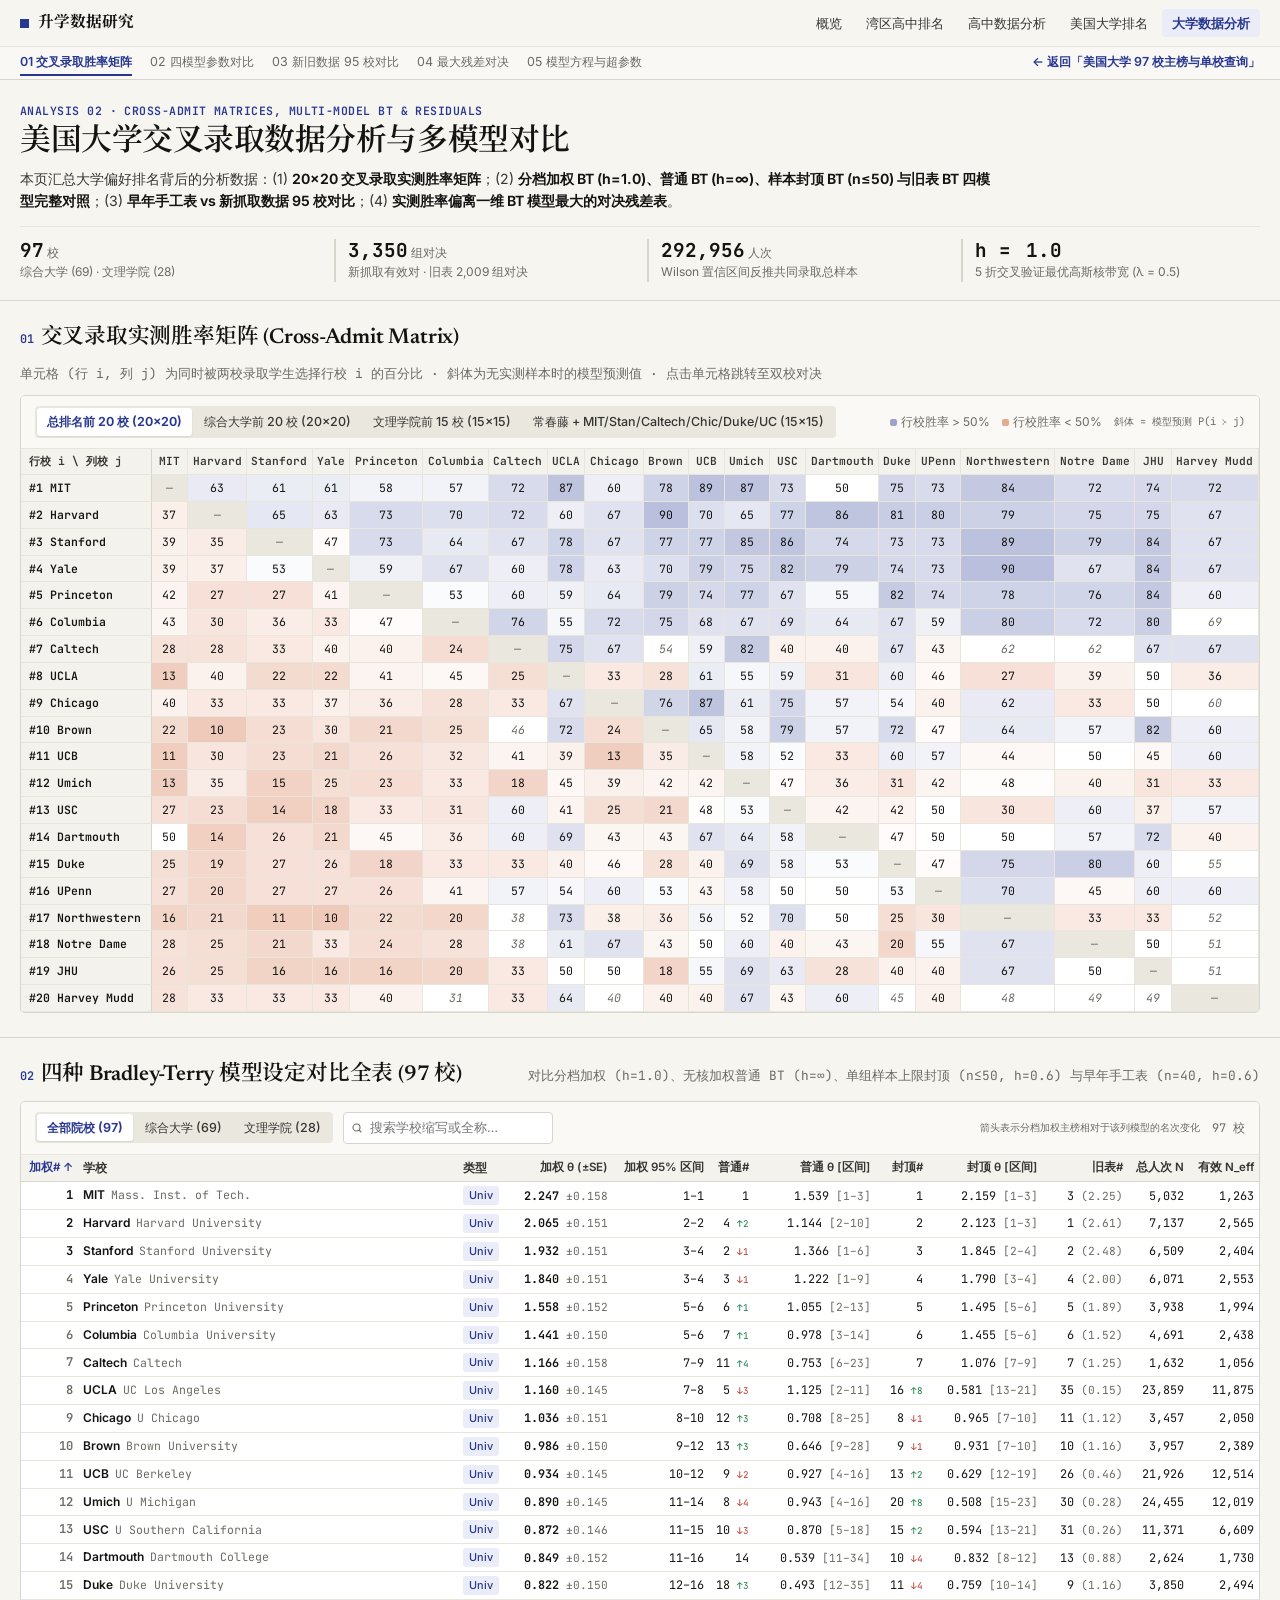
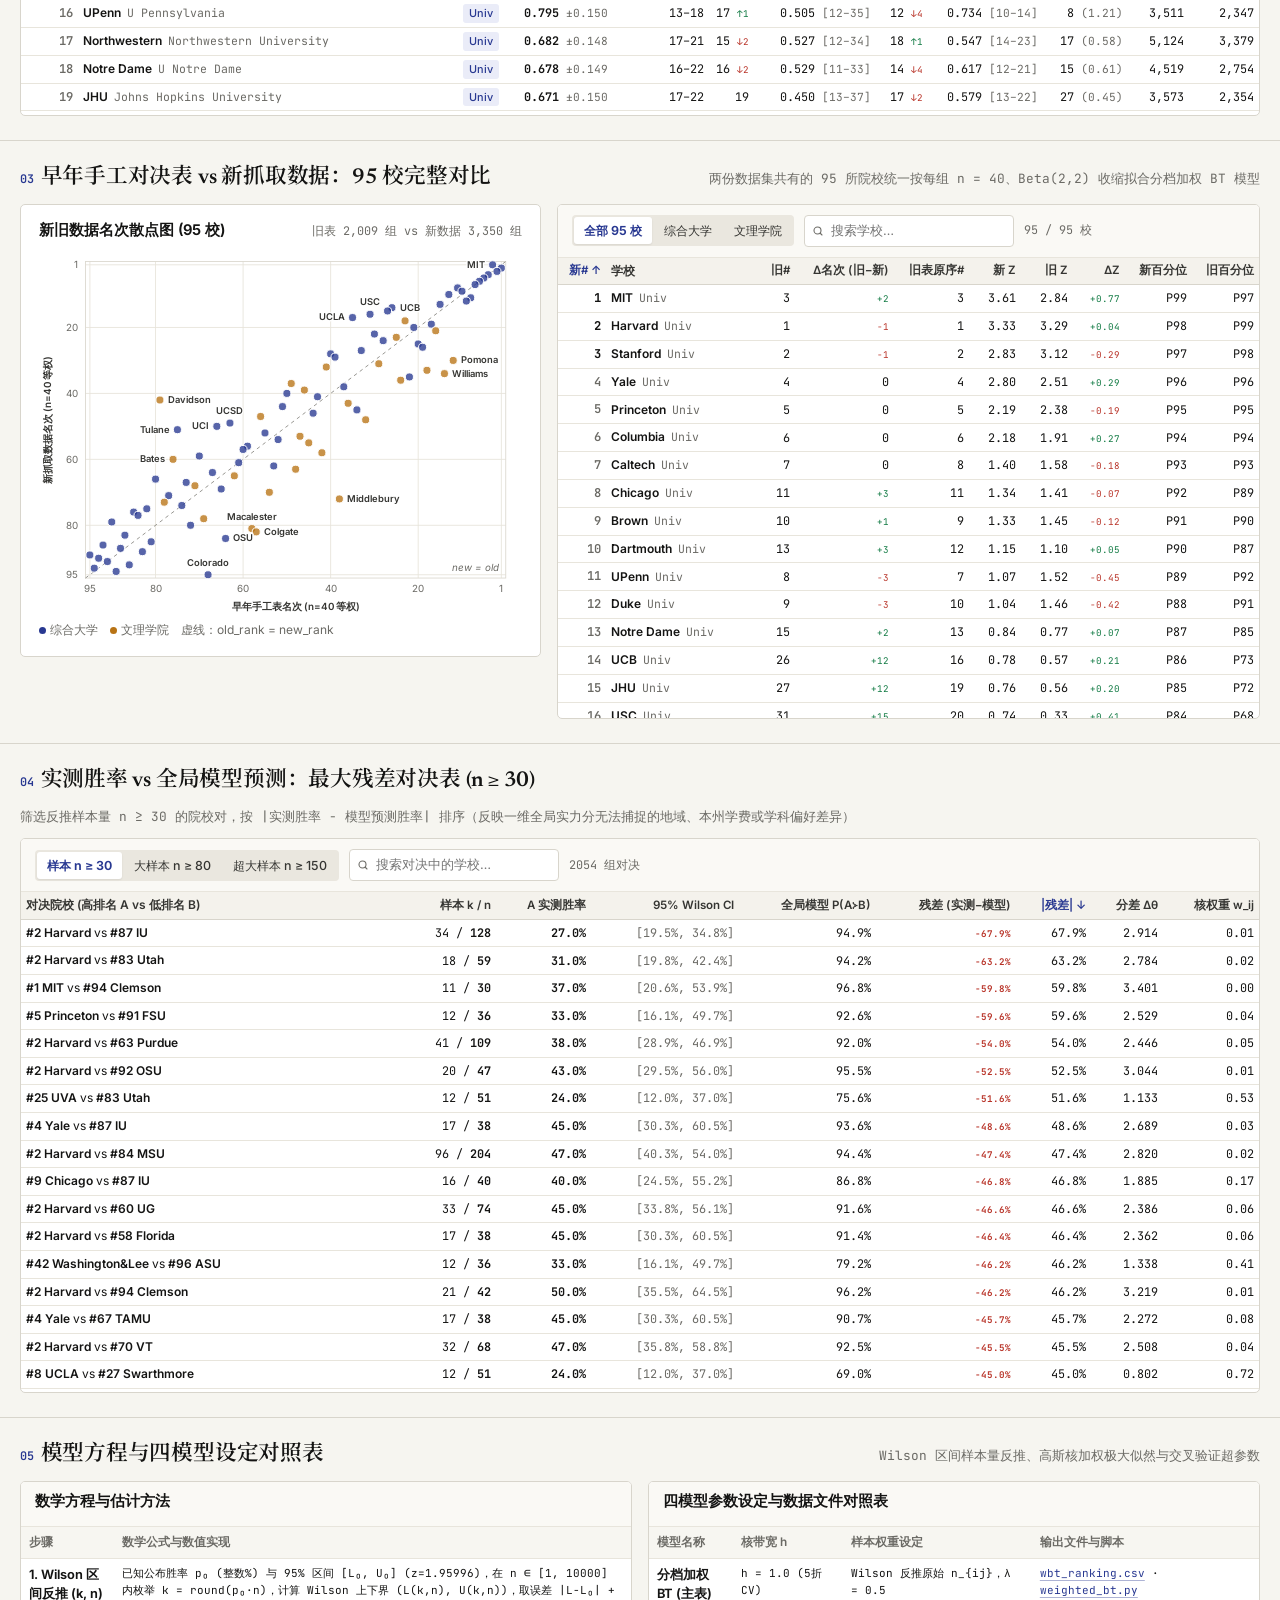
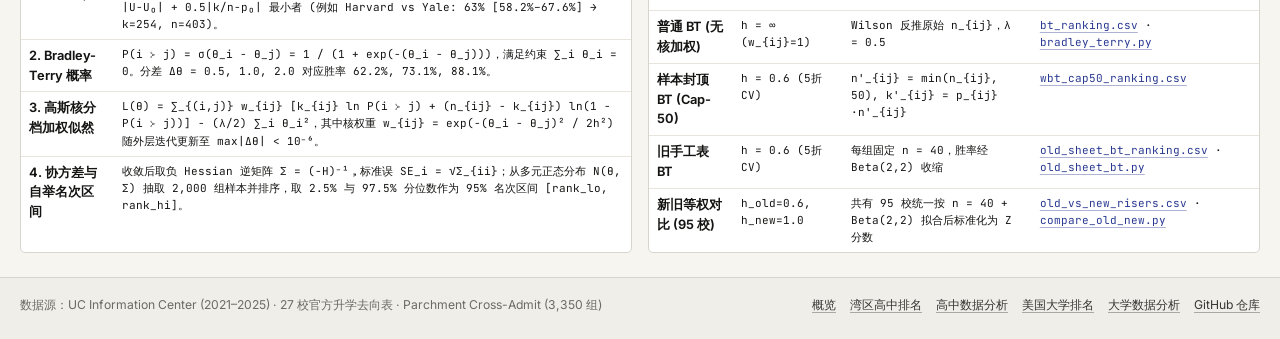
==== docs/college-analysis.html @ 0fedf7f4 "Split high school and college pages into clean ranking showcases and dedicated analysis pages with e" ====
<!doctype html>
<html lang="zh-CN">
<head>
<meta charset="utf-8">
<meta name="viewport" content="width=device-width, initial-scale=1">
<title>美国大学交叉录取数据分析 · 升学数据研究</title>
<meta name="description" content="美国大学 20×20 交叉录取胜率矩阵、四模型 Bradley-Terry 参数对比、新旧数据 95 校对比与最大残差对决分析。">
<link rel="icon" href="data:image/svg+xml,%3Csvg xmlns='http://www.w3.org/2000/svg' viewBox='0 0 64 64'%3E%3Crect width='64' height='64' rx='8' fill='%23283891'/%3E%3Cpath d='M16 46h8V30h-8zM28 46h8V18h-8zM40 46h8V25h-8z' fill='%23fff'/%3E%3C/svg%3E">
<link rel="preconnect" href="https://fonts.googleapis.com"><link rel="preconnect" href="https://fonts.gstatic.com" crossorigin>
<link href="https://fonts.googleapis.com/css2?family=Inter:wght@400;500;600;700&family=JetBrains+Mono:wght@400;600;700&family=Newsreader:opsz,wght@6..72,600;6..72,700&family=Noto+Serif+SC:wght@600;700&display=swap" rel="stylesheet">
<link rel="stylesheet" href="assets/style.css">
</head>
<body class="col">
<header class="topbar">
  <div class="inner">
    <a class="brand" href="./">升学数据研究</a>
    <nav class="topnav">
      <a href="./">概览</a>
      <a href="highschool.html">湾区高中排名</a>
      <a href="highschool-analysis.html">高中数据分析</a>
      <a href="college.html">美国大学排名</a>
      <a class="active" href="college-analysis.html">大学数据分析</a>
    </nav>
  </div>
  <div class="subnav-wrap"><nav class="subnav">
    <a href="#matrix" class="on">01 交叉录取胜率矩阵</a>
    <a href="#models">02 四模型参数对比</a>
    <a href="#oldnew">03 新旧数据 95 校对比</a>
    <a href="#residuals">04 最大残差对决</a>
    <a href="#spec">05 模型方程与超参数</a>
    <a href="college.html" style="margin-left:auto;color:var(--accent);font-weight:600">← 返回「美国大学 97 校主榜与单校查询」</a>
  </nav></div>
</header>

<section class="masthead">
  <div class="wrap">
    <div class="eyebrow">ANALYSIS 02 · CROSS-ADMIT MATRICES, MULTI-MODEL BT &amp; RESIDUALS</div>
    <h1>美国大学交叉录取数据分析与多模型对比</h1>
    <p class="lead">本页汇总大学偏好排名背后的分析数据：(1) <b>20×20 交叉录取实测胜率矩阵</b>；(2) <b>分档加权 BT (h=1.0)、普通 BT (h=∞)、样本封顶 BT (n≤50) 与旧表 BT 四模型完整对照</b>；(3) <b>早年手工表 vs 新抓取数据 95 校对比</b>；(4) <b>实测胜率偏离一维 BT 模型最大的对决残差表</b>。</p>
    <div class="kpis">
      <div class="kpi"><div class="n" id="s-n">97<span>校</span></div><div class="l">综合大学 (69) · 文理学院 (28)</div></div>
      <div class="kpi"><div class="n" id="s-p">3,350<span>组对决</span></div><div class="l">新抓取有效对 · 旧表 2,009 组对决</div></div>
      <div class="kpi"><div class="n" id="s-s">292,956<span>人次</span></div><div class="l">Wilson 置信区间反推共同录取总样本</div></div>
      <div class="kpi"><div class="n">h = <span id="bw" style="font-size:inherit;color:inherit;font-weight:inherit">1.0</span></div><div class="l">5 折交叉验证最优高斯核带宽 (λ = 0.5)</div></div>
    </div>
  </div>
</section>

<!-- ============================================================ 01 cross-admit matrix -->
<section class="sec" id="matrix">
  <div class="wrap">
    <div class="sec-head">
      <h2><span class="sec-label">01</span>交叉录取实测胜率矩阵 (Cross-Admit Matrix)</h2>
      <p class="sub">单元格 (行 i, 列 j) 为同时被两校录取学生选择行校 i 的百分比 · 斜体为无实测样本时的模型预测值 · 点击单元格跳转至双校对决</p>
    </div>
    <div class="panel flush">
      <div class="toolbar">
        <div class="seg" id="mtabs">
          <button data-m="top20" class="on">总排名前 20 校 (20×20)</button>
          <button data-m="uni20">综合大学前 20 校 (20×20)</button>
          <button data-m="lac15">文理学院前 15 校 (15×15)</button>
          <button data-m="ivyuc">常春藤 + MIT/Stan/Caltech/Chic/Duke/UC (15×15)</button>
        </div>
        <div class="legend">
          <span><i style="background:rgba(40,56,145,.45);border-radius:2px"></i>行校胜率 &gt; 50%</span>
          <span><i style="background:rgba(200,75,21,.45);border-radius:2px"></i>行校胜率 &lt; 50%</span>
          <span class="mono muted">斜体 = 模型预测 P(i ≻ j)</span>
        </div>
      </div>
      <div class="matrix-wrap" id="mat-box"></div>
    </div>
  </div>
</section>

<!-- ============================================================ 02 4-model comparison -->
<section class="sec" id="models">
  <div class="wrap">
    <div class="sec-head">
      <h2><span class="sec-label">02</span>四种 Bradley-Terry 模型设定对比全表 (97 校)</h2>
      <p class="sub">对比分档加权 (h=1.0)、无核加权普通 BT (h=∞)、单组样本上限封顶 (n≤50, h=0.6) 与早年手工表 (n=40, h=0.6)</p>
    </div>
    <div class="panel flush">
      <div class="toolbar">
        <div class="seg" id="ftabs">
          <button data-f="all" class="on">全部院校 (97)</button>
          <button data-f="University">综合大学 (69)</button>
          <button data-f="LAC">文理学院 (28)</button>
        </div>
        <div class="search"><input id="q" placeholder="搜索学校缩写或全称…" aria-label="搜索"></div>
        <div class="legend">
          <span class="mono">箭头表示分档加权主榜相对于该列模型的名次变化</span>
          <span class="count" id="count"></span>
        </div>
      </div>
      <div class="tablewrap" id="table" style="max-height:560px"></div>
    </div>
  </div>
</section>

<!-- ============================================================ 03 old vs new 95 schools -->
<section class="sec" id="oldnew">
  <div class="wrap">
    <div class="sec-head">
      <h2><span class="sec-label">03</span>早年手工对决表 vs 新抓取数据：95 校完整对比</h2>
      <p class="sub">两份数据集共有的 95 所院校统一按每组 n = 40、Beta(2,2) 收缩拟合分档加权 BT 模型</p>
    </div>
    <div class="grid g-32">
      <div class="panel chart">
        <div style="display:flex;justify-content:space-between;align-items:baseline;margin-bottom:4px">
          <h3>新旧数据名次散点图 (95 校)</h3>
          <span class="mono muted" style="font-size:.74rem">旧表 <span id="src-old">2,009</span> 组 vs 新数据 3,350 组</span>
        </div>
        <div id="scatter"></div>
        <div class="legend" style="margin-top:6px;justify-content:flex-start">
          <span><i style="background:var(--col)"></i>综合大学</span>
          <span><i style="background:#b87314"></i>文理学院</span>
          <span>虚线：old_rank = new_rank</span>
        </div>
      </div>

      <div class="panel flush">
        <div class="toolbar">
          <div class="seg" id="on-tabs">
            <button data-onf="all" class="on">全部 95 校</button>
            <button data-onf="University">综合大学</button>
            <button data-onf="LAC">文理学院</button>
          </div>
          <div class="search"><input id="onq" placeholder="搜索学校…" aria-label="搜索新旧对比"></div>
          <span class="count" id="on-count"></span>
        </div>
        <div class="tablewrap" id="on-table" style="max-height:460px"></div>
      </div>
    </div>
  </div>
</section>

<!-- ============================================================ 04 largest pairwise residuals -->
<section class="sec" id="residuals">
  <div class="wrap">
    <div class="sec-head">
      <h2><span class="sec-label">04</span>实测胜率 vs 全局模型预测：最大残差对决表 (n ≥ 30)</h2>
      <p class="sub">筛选反推样本量 n ≥ 30 的院校对，按 |实测胜率 − 模型预测胜率| 排序（反映一维全局实力分无法捕捉的地域、本州学费或学科偏好差异）</p>
    </div>
    <div class="panel flush">
      <div class="toolbar">
        <div class="seg" id="res-tabs">
          <button data-rn="30" class="on">样本 n ≥ 30</button>
          <button data-rn="80">大样本 n ≥ 80</button>
          <button data-rn="150">超大样本 n ≥ 150</button>
        </div>
        <div class="search"><input id="rq" placeholder="搜索对决中的学校…" aria-label="搜索残差对决"></div>
        <span class="count" id="res-count"></span>
      </div>
      <div class="tablewrap" id="res-table" style="max-height:500px"></div>
    </div>
  </div>
</section>

<!-- ============================================================ 05 mathematical specification -->
<section class="sec" id="spec">
  <div class="wrap">
    <div class="sec-head">
      <h2><span class="sec-label">05</span>模型方程与四模型设定对照表</h2>
      <p class="sub">Wilson 区间样本量反推、高斯核加权极大似然与交叉验证超参数</p>
    </div>
    <div class="grid g2">
      <div class="panel flush">
        <div class="toolbar"><h3>数学方程与估计方法</h3></div>
        <table class="spec">
          <thead><tr><th>步骤</th><th>数学公式与数值实现</th></tr></thead>
          <tbody>
            <tr><td><b>1. Wilson 区间反推 (k, n)</b></td><td class="mono">已知公布胜率 p₀ (整数%) 与 95% 区间 [L₀, U₀] (z=1.95996)，在 n ∈ [1, 10000] 内枚举 k = round(p₀·n)，计算 Wilson 上下界 (L(k,n), U(k,n))，取误差 |L−L₀| + |U−U₀| + 0.5|k/n−p₀| 最小者 (例如 Harvard vs Yale: <span id="ex-hy">62% [57.3%–66.5%] → n=424</span>)。</td></tr>
            <tr><td><b>2. Bradley-Terry 概率</b></td><td class="mono">P(i ≻ j) = σ(θ_i − θ_j) = 1 / (1 + exp(−(θ_i − θ_j)))，满足约束 ∑_i θ_i = 0。分差 Δθ = 0.5, 1.0, 2.0 对应胜率 62.2%, 73.1%, 88.1%。</td></tr>
            <tr><td><b>3. 高斯核分档加权似然</b></td><td class="mono">L(θ) = ∑_{(i,j)} w_{ij} [k_{ij} ln P(i ≻ j) + (n_{ij} − k_{ij}) ln(1 − P(i ≻ j))] − (λ/2) ∑_i θ_i²，其中核权重 w_{ij} = exp(−(θ_i − θ_j)² / 2h²) 随外层迭代更新至 max|Δθ| &lt; 10⁻⁶。</td></tr>
            <tr><td><b>4. 协方差与自举名次区间</b></td><td class="mono">收敛后取负 Hessian 逆矩阵 Σ = (−H)⁻¹，标准误 SE_i = √Σ_{ii}；从多元正态分布 N(θ, Σ) 抽取 2,000 组样本并排序，取 2.5% 与 97.5% 分位数作为 95% 名次区间 [rank_lo, rank_hi]。</td></tr>
          </tbody>
        </table>
      </div>

      <div class="panel flush">
        <div class="toolbar"><h3>四模型参数设定与数据文件对照表</h3></div>
        <table class="spec">
          <thead><tr><th>模型名称</th><th>核带宽 h</th><th>样本权重设定</th><th>输出文件与脚本</th></tr></thead>
          <tbody>
            <tr><td><b>分档加权 BT (主表)</b></td><td class="mono">h = 1.0 (5折CV)</td><td class="mono">Wilson 反推原始 n_{ij}，λ = 0.5</td><td class="mono"><a href="https://github.com/xtxsinan-lgtm/school_ranking/blob/main/data/wbt_ranking.csv">wbt_ranking.csv</a> · <a href="https://github.com/xtxsinan-lgtm/school_ranking/blob/main/weighted_bt.py">weighted_bt.py</a></td></tr>
            <tr><td><b>普通 BT (无核加权)</b></td><td class="mono">h = ∞ (w_{ij}=1)</td><td class="mono">Wilson 反推原始 n_{ij}，λ = 0.5</td><td class="mono"><a href="https://github.com/xtxsinan-lgtm/school_ranking/blob/main/data/bt_ranking.csv">bt_ranking.csv</a> · <a href="https://github.com/xtxsinan-lgtm/school_ranking/blob/main/bradley_terry.py">bradley_terry.py</a></td></tr>
            <tr><td><b>样本封顶 BT (Cap-50)</b></td><td class="mono">h = 0.6 (5折CV)</td><td class="mono">n'_{ij} = min(n_{ij}, 50), k'_{ij} = p_{ij}·n'_{ij}</td><td class="mono"><a href="https://github.com/xtxsinan-lgtm/school_ranking/blob/main/data/wbt_cap50_ranking.csv">wbt_cap50_ranking.csv</a></td></tr>
            <tr><td><b>旧手工表 BT</b></td><td class="mono">h = 0.6 (5折CV)</td><td class="mono">每组固定 n = 40，胜率经 Beta(2,2) 收缩</td><td class="mono"><a href="https://github.com/xtxsinan-lgtm/school_ranking/blob/main/data/old_sheet_bt_ranking.csv">old_sheet_bt_ranking.csv</a> · <a href="https://github.com/xtxsinan-lgtm/school_ranking/blob/main/old_sheet_bt.py">old_sheet_bt.py</a></td></tr>
            <tr><td><b>新旧等权对比 (95 校)</b></td><td class="mono">h_old=0.6, h_new=1.0</td><td class="mono">共有 95 校统一按 n = 40 + Beta(2,2) 拟合后标准化为 Z 分数</td><td class="mono"><a href="https://github.com/xtxsinan-lgtm/school_ranking/blob/main/data/old_vs_new_risers.csv">old_vs_new_risers.csv</a> · <a href="https://github.com/xtxsinan-lgtm/school_ranking/blob/main/compare_old_new.py">compare_old_new.py</a></td></tr>
          </tbody>
        </table>
      </div>
    </div>
  </div>
</section>

<script src="assets/common.js"></script>
<script src="assets/college-analysis.js"></script>
</body>
</html>
---- docs/assets/style.css ----
/* =====================================================================
   升学数据研究 · High-Density Empirical Data Stylesheet
   ===================================================================== */
:root {
  --paper: #f6f5f0;
  --surface: #ffffff;
  --surface-2: #faf9f5;
  --ink: #141413;
  --ink-2: #353532;
  --muted: #6b6a65;
  --line: #d8d5cc;
  --line-2: #e8e5dc;
  --hs: #0f6b58;
  --hs-2: #1f8a73;
  --hs-soft: #e6f2ee;
  --col: #283891;
  --col-2: #4355b8;
  --col-soft: #eaecf8;
  --truth: #c84b15;
  --truth-soft: #fbece5;
  --pri: #78358a;
  --pri-soft: #f4ebf7;
  --accent: var(--ink);
  --accent-2: #4a4a46;
  --accent-soft: #eae8e1;
  --r: 5px;
  --serif: "Newsreader", "Noto Serif SC", "Songti SC", "STSong", Georgia, serif;
  --sans: "Inter", -apple-system, BlinkMacSystemFont, "PingFang SC", "Hiragino Sans GB", "Noto Sans SC", "Microsoft YaHei", sans-serif;
  --mono: "JetBrains Mono", "SF Mono", Menlo, Consolas, monospace;
  --maxw: 1340px;
}
body.hs  { --accent: var(--hs);  --accent-2: var(--hs-2);  --accent-soft: var(--hs-soft); }
body.col { --accent: var(--col); --accent-2: var(--col-2); --accent-soft: var(--col-soft); }

* { box-sizing: border-box; }
html { scroll-behavior: smooth; scroll-padding-top: 90px; -webkit-text-size-adjust: 100%; }
body {
  margin: 0;
  background: var(--paper);
  color: var(--ink);
  font-family: var(--sans);
  font-size: 14px;
  line-height: 1.55;
  -webkit-font-smoothing: antialiased;
  text-rendering: optimizeLegibility;
}
a {
  color: var(--accent);
  text-decoration: underline;
  text-decoration-thickness: 1px;
  text-underline-offset: 3px;
  text-decoration-color: color-mix(in srgb, currentColor 38%, transparent);
}
a:hover { text-decoration-color: currentColor; }
h1, h2, h3, h4 { color: var(--ink); line-height: 1.25; margin: 0; font-weight: 650; }
h1 { font-family: var(--serif); font-weight: 600; font-size: clamp(1.5rem, 2.4vw, 2rem); letter-spacing: -.015em; }
h2 { font-family: var(--serif); font-weight: 600; font-size: clamp(1.15rem, 1.7vw, 1.35rem); letter-spacing: -.01em; }
h3 { font-size: .92rem; font-weight: 650; margin: 0 0 .35rem; }
p { margin: .35rem 0; }
b, strong { font-weight: 650; color: var(--ink); }
small, .muted { color: var(--muted); }
code, .mono { font-family: var(--mono); font-size: .86em; }
.num, .tnum { font-variant-numeric: tabular-nums; }
::selection { background: var(--accent-soft); }

/* ---------- top bar ---------- */
.progress { position: fixed; top: 0; left: 0; height: 2px; width: 0; z-index: 60; background: var(--accent); }
.topbar {
  position: sticky;
  top: 0;
  z-index: 40;
  background: rgba(246, 245, 240, .95);
  backdrop-filter: blur(8px);
  -webkit-backdrop-filter: blur(8px);
  border-bottom: 1px solid var(--line);
}
.topbar .inner {
  max-width: var(--maxw);
  margin: 0 auto;
  padding: 0 20px;
  display: flex;
  align-items: center;
  gap: 20px;
  height: 46px;
}
.brand {
  display: inline-flex;
  align-items: center;
  gap: 9px;
  font-family: var(--serif);
  font-weight: 700;
  font-size: .98rem;
  color: var(--ink);
  text-decoration: none;
  white-space: nowrap;
}
.brand::before {
  content: "";
  width: 9px;
  height: 9px;
  background: var(--accent);
  display: inline-block;
}
body.home .brand::before { background: linear-gradient(135deg, var(--hs) 50%, var(--col) 50%); }
.topnav { display: flex; gap: 4px; margin-left: auto; align-items: center; }
.topnav a {
  color: var(--ink-2);
  text-decoration: none;
  padding: 4px 10px;
  border-radius: 4px;
  font-size: .82rem;
  font-weight: 500;
  white-space: nowrap;
}
.topnav a:hover { color: var(--ink); background: rgba(0, 0, 0, .04); }
.topnav a.active { color: var(--accent); background: var(--accent-soft); font-weight: 600; }
body.home .topnav a.active { background: var(--ink); color: #fff; }

.subnav-wrap { border-top: 1px solid var(--line-2); background: rgba(250, 249, 245, .92); }
.subnav {
  max-width: var(--maxw);
  margin: 0 auto;
  padding: 0 20px;
  display: flex;
  gap: 18px;
  overflow-x: auto;
  scrollbar-width: none;
  height: 32px;
  align-items: center;
}
.subnav::-webkit-scrollbar { display: none; }
.subnav a {
  color: var(--muted);
  text-decoration: none;
  white-space: nowrap;
  font-size: .78rem;
  padding: 2px 0;
  border-bottom: 2px solid transparent;
}
.subnav a:hover { color: var(--ink); }
.subnav a.on { color: var(--accent); border-bottom-color: var(--accent); font-weight: 600; }

/* ---------- layout & masthead ---------- */
.wrap { max-width: var(--maxw); margin: 0 auto; padding: 0 20px; }
.masthead { padding: 22px 0 18px; border-bottom: 1px solid var(--line); }
.eyebrow {
  font-family: var(--mono);
  font-size: .72rem;
  color: var(--accent);
  letter-spacing: .04em;
  text-transform: uppercase;
  margin-bottom: 4px;
  font-weight: 600;
}
.masthead .lead {
  font-size: .88rem;
  color: var(--ink-2);
  max-width: 980px;
  margin: 6px 0 0;
  line-height: 1.55;
}
.kpis {
  display: grid;
  grid-template-columns: repeat(4, 1fr);
  margin-top: 14px;
  padding-top: 12px;
  border-top: 1px solid var(--line-2);
  gap: 14px;
}
.kpi { padding-left: 12px; border-left: 2px solid var(--line); }
.kpi:first-child { padding-left: 0; border-left: 0; }
.kpi .n {
  font-family: var(--mono);
  font-size: 1.2rem;
  font-weight: 700;
  color: var(--ink);
  line-height: 1.15;
  font-variant-numeric: tabular-nums;
}
.kpi .n span { font-size: .76rem; font-weight: 500; color: var(--muted); margin-left: 3px; }
.kpi .l { font-size: .75rem; color: var(--muted); margin-top: 2px; }

.sec { padding: 24px 0; border-bottom: 1px solid var(--line); }
.sec:last-of-type { border-bottom: 0; }
.sec-head {
  display: flex;
  align-items: baseline;
  justify-content: space-between;
  gap: 12px;
  flex-wrap: wrap;
  margin-bottom: 12px;
}
.sec-head .sub { font-size: .8rem; color: var(--muted); margin: 0; font-family: var(--mono); }
.sec-label {
  font-family: var(--mono);
  font-size: .74rem;
  color: var(--accent);
  font-weight: 600;
  margin-right: 7px;
}

.grid { display: grid; gap: 16px; }
.grid > * { min-width: 0; }
.g2 { grid-template-columns: repeat(2, 1fr); }
.g3 { grid-template-columns: repeat(3, 1fr); }
.g-12 { grid-template-columns: 1.15fr 1fr; }
.g-32 { grid-template-columns: 1fr 1.35fr; align-items: start; }

.panel {
  background: var(--surface);
  border: 1px solid var(--line);
  border-radius: var(--r);
  padding: 16px 18px;
}
.panel.flush { padding: 0; overflow: hidden; }

/* ---------- controls & toolbars ---------- */
.toolbar {
  display: flex;
  flex-wrap: wrap;
  gap: 10px;
  align-items: center;
  padding: 10px 14px;
  background: var(--surface-2);
  border-bottom: 1px solid var(--line-2);
}
.seg {
  display: inline-flex;
  background: #eae7df;
  border-radius: 4px;
  padding: 2px;
  gap: 2px;
  flex-wrap: wrap;
}
.seg button {
  border: 0;
  background: transparent;
  padding: 4px 10px;
  border-radius: 3px;
  font: inherit;
  font-size: .78rem;
  font-weight: 500;
  cursor: pointer;
  color: var(--ink-2);
}
.seg button:hover { color: var(--ink); }
.seg button.on {
  background: var(--surface);
  color: var(--accent);
  font-weight: 650;
  box-shadow: 0 1px 2px rgba(0, 0, 0, .08);
}
.search { position: relative; flex: 0 1 210px; }
.search input {
  width: 100%;
  font: inherit;
  font-size: .8rem;
  padding: 5px 9px 5px 26px;
  border: 1px solid var(--line);
  border-radius: 4px;
  background: var(--surface);
  outline: none;
}
.search input:focus, select.sel:focus { border-color: var(--accent); }
.search::before {
  content: "";
  position: absolute;
  left: 8px;
  top: 50%;
  width: 12px;
  height: 12px;
  transform: translateY(-50%);
  background: no-repeat center/contain url("data:image/svg+xml,%3Csvg xmlns='http://www.w3.org/2000/svg' viewBox='0 0 24 24' fill='none' stroke='%236e6d68' stroke-width='2.2' stroke-linecap='round'%3E%3Ccircle cx='11' cy='11' r='7'/%3E%3Cpath d='m20 20-3.5-3.5'/%3E%3C/svg%3E");
}
select.sel {
  font: inherit;
  font-size: .84rem;
  font-weight: 500;
  padding: 6px 28px 6px 10px;
  border: 1px solid var(--line);
  border-radius: 4px;
  background: var(--surface) url("data:image/svg+xml,%3Csvg xmlns='http://www.w3.org/2000/svg' viewBox='0 0 24 24' fill='none' stroke='%236e6d68' stroke-width='2.2' stroke-linecap='round'%3E%3Cpath d='m6 9 6 6 6-6'/%3E%3C/svg%3E") no-repeat right 8px center/13px;
  appearance: none;
  -webkit-appearance: none;
  width: 100%;
  outline: none;
  cursor: pointer;
}
.legend {
  display: flex;
  gap: 12px;
  flex-wrap: wrap;
  font-size: .75rem;
  color: var(--muted);
  align-items: center;
  margin-left: auto;
}
.legend i { display: inline-block; width: 7px; height: 7px; border-radius: 50%; margin-right: 4px; vertical-align: 0; }
.legend i.bar { width: 13px; height: 5px; border-radius: 2px; opacity: .32; }
.legend i.tk { width: 2.5px; height: 10px; border-radius: 1px; vertical-align: -1px; }
.count { font-family: var(--mono); font-size: .74rem; color: var(--muted); }
.tabnote {
  font-size: .76rem;
  font-family: var(--mono);
  color: var(--muted);
  padding: 6px 14px;
  background: #f4f2ec;
  border-bottom: 1px solid var(--line-2);
}

/* ---------- tables ---------- */
.tablewrap { overflow: auto; max-height: 620px; }
table.data { border-collapse: separate; border-spacing: 0; width: 100%; font-size: .8rem; }
table.data th, table.data td {
  padding: 5px 7px;
  border-bottom: 1px solid var(--line-2);
  text-align: left;
  white-space: nowrap;
  vertical-align: middle;
}
table.data.dense th, table.data.dense td { padding: 4px 5px; font-size: .75rem; }
table.data.dense td.num { font-size: .74rem; }
table.data thead th {
  position: sticky;
  top: 0;
  background: #f4f2ec;
  z-index: 2;
  font-weight: 600;
  color: var(--ink-2);
  cursor: pointer;
  user-select: none;
  font-size: .72rem;
  border-bottom: 1px solid var(--line);
}
table.data thead th:hover { color: var(--ink); }
table.data thead th.sorted { color: var(--accent); }
table.data thead th.sorted::after { content: " ↓"; }
table.data thead th.sorted.asc::after { content: " ↑"; }
table.data td.num, table.data th.num { text-align: right; font-variant-numeric: tabular-nums; font-family: var(--mono); font-size: .78rem; }
table.data th.num { font-family: var(--sans); font-size: .72rem; }
table.data tbody tr:hover { background: var(--surface-2); }
table.data.clickable tbody tr { cursor: pointer; }
table.data tbody tr.active-row { background: var(--accent-soft); }
table.data tbody tr:last-child td { border-bottom: 0; }
table.data td.name { white-space: nowrap; font-family: var(--sans); }
table.data td.name b { font-weight: 600; display: inline; }
table.data td.name small { display: inline; margin-left: 6px; font-size: .72rem; color: var(--muted); }
table.data td small { font-size: .7rem; color: var(--muted); font-family: var(--mono); }

.rk {
  font-family: var(--mono);
  font-size: .76rem;
  font-weight: 600;
  color: var(--muted);
  font-variant-numeric: tabular-nums;
}
.rk.t1, .rk.t2, .rk.t3 { color: var(--ink); font-weight: 700; }

.tag {
  display: inline-block;
  font-family: var(--sans);
  font-size: .68rem;
  padding: 1px 6px;
  border-radius: 3px;
  background: #eeece5;
  color: var(--ink-2);
  font-weight: 500;
}
.tag.pri { background: var(--pri-soft); color: var(--pri); }
.tag.pub { background: var(--hs-soft); color: var(--hs); }
.tag.lac { background: #faefe0; color: #8c510a; }
.tag.uni { background: var(--col-soft); color: var(--col); }
.up { color: #117a43; font-size: .78em; }
.down { color: #b83227; font-size: .78em; }
.truth { color: var(--truth); font-weight: 650; }

.rbar { position: relative; height: 12px; width: 72px; }
.rbar::before { content: ""; position: absolute; left: 0; right: 0; top: 5.5px; height: 1.5px; background: var(--line); }
.rbar .seg2 { position: absolute; top: 3px; height: 6px; background: var(--accent); opacity: .24; border-radius: 2px; }
.rbar .dot { position: absolute; top: 2.5px; width: 7px; height: 7px; margin-left: -3.5px; border-radius: 50%; background: var(--accent); box-shadow: 0 0 0 1.2px #fff; }
.rbar .tru { position: absolute; top: 1px; width: 2px; height: 10px; margin-left: -1px; background: var(--truth); }
.rcell { display: flex; align-items: center; gap: 5px; }
.rcell small { min-width: 52px; }

/* ---------- inspector strip (9-campus & destinations) ---------- */
.inspector {
  background: var(--surface-2);
  border-top: 1px solid var(--line);
  padding: 12px 16px;
}
.inspector-head {
  display: flex;
  justify-content: space-between;
  align-items: baseline;
  flex-wrap: wrap;
  gap: 8px;
  margin-bottom: 8px;
}
.inspector-head h4 { font-size: .88rem; font-weight: 650; }
.inspector-grid { display: grid; grid-template-columns: 1.35fr 1fr; gap: 14px; align-items: start; }
table.camp { width: 100%; border-collapse: collapse; font-family: var(--mono); font-size: .74rem; background: var(--surface); border: 1px solid var(--line-2); }
table.camp th, table.camp td { padding: 4px 6px; border: 1px solid var(--line-2); text-align: right; font-variant-numeric: tabular-nums; }
table.camp th:first-child, table.camp td:first-child { text-align: left; font-family: var(--sans); font-weight: 600; color: var(--ink-2); background: #f7f6f1; }
table.camp thead th { background: #f4f2ec; color: var(--muted); font-weight: 600; }
.dest-pills { display: flex; flex-wrap: wrap; gap: 5px; margin-top: 6px; }
.dest-pill {
  font-family: var(--mono);
  font-size: .74rem;
  background: var(--surface);
  border: 1px solid var(--line);
  border-radius: 3px;
  padding: 2px 7px;
}
.dest-pill.el { border-color: var(--hs); background: var(--hs-soft); color: var(--hs); font-weight: 600; }

/* ---------- 2D cross-admit matrix ---------- */
.matrix-wrap { overflow: auto; max-height: 640px; }
table.matrix { border-collapse: separate; border-spacing: 0; font-family: var(--mono); font-size: .72rem; width: 100%; }
table.matrix th, table.matrix td {
  padding: 4px 4px;
  border-right: 1px solid var(--line-2);
  border-bottom: 1px solid var(--line-2);
  text-align: center;
  min-width: 36px;
  font-variant-numeric: tabular-nums;
  white-space: nowrap;
}
table.matrix thead th {
  position: sticky;
  top: 0;
  background: #f4f2ec;
  z-index: 3;
  font-weight: 600;
  color: var(--ink-2);
  font-size: .7rem;
}
table.matrix tbody th {
  position: sticky;
  left: 0;
  background: #f4f2ec;
  z-index: 2;
  text-align: left;
  padding: 4px 8px;
  font-weight: 600;
  color: var(--ink);
  border-right: 1px solid var(--line);
}
table.matrix thead th:first-child { left: 0; z-index: 4; text-align: left; padding-left: 8px; border-right: 1px solid var(--line); }
table.matrix td.diag { background: #eae7df; color: var(--muted); }
table.matrix td.cell { cursor: pointer; }
table.matrix td.cell:hover { outline: 1.5px solid var(--ink); z-index: 1; position: relative; }
table.matrix td.mod { color: var(--muted); font-style: italic; }

/* ---------- spec & parameter tables ---------- */
table.spec { width: 100%; border-collapse: collapse; font-size: .8rem; }
table.spec th, table.spec td { padding: 6px 8px; border-bottom: 1px solid var(--line-2); text-align: left; vertical-align: top; }
table.spec th { color: var(--muted); font-weight: 600; font-size: .74rem; background: #f7f6f1; }
table.spec td.num, table.spec th.num { text-align: right; font-family: var(--mono); font-variant-numeric: tabular-nums; }
table.spec tr:last-child td { border-bottom: 0; }

/* ---------- charts & tooltips ---------- */
.chart svg { width: 100%; height: auto; display: block; overflow: visible; }
.chart text { font-family: var(--sans); font-size: 11px; fill: var(--muted); }
.chart .lbl { fill: var(--ink-2); font-size: 10.5px; font-weight: 600; paint-order: stroke; stroke: #fff; stroke-width: 3px; stroke-linejoin: round; }
.chart .axt { font-weight: 600; fill: var(--ink-2); font-size: 11px; }
.chart .gl { stroke: var(--line-2); }
.chart circle.pt { transition: r .12s, fill-opacity .12s; cursor: pointer; }
.chart circle.pt:hover { fill-opacity: 1; }
.tip {
  position: fixed;
  pointer-events: none;
  background: rgba(20, 20, 19, .95);
  color: #fff;
  padding: 7px 10px;
  border-radius: 4px;
  font-size: .76rem;
  line-height: 1.5;
  max-width: 300px;
  z-index: 80;
  opacity: 0;
  transition: opacity .08s;
}
.tip.on { opacity: 1; }
.tip b { color: #fff; }

/* ---------- calculator workbench ---------- */
.calc-box { display: flex; flex-direction: column; gap: 12px; }
.eq-bar {
  font-family: var(--mono);
  font-size: .78rem;
  background: var(--surface-2);
  border: 1px solid var(--line-2);
  border-radius: 4px;
  padding: 7px 10px;
  color: var(--ink-2);
  overflow-x: auto;
}
.slider { margin-bottom: 2px; }
.slider .lab { display: flex; justify-content: space-between; align-items: baseline; font-size: .8rem; color: var(--ink-2); margin-bottom: 3px; }
.slider .lab b { font-family: var(--mono); font-size: .95rem; color: var(--accent); font-weight: 700; }
input[type=range] {
  -webkit-appearance: none;
  appearance: none;
  width: 100%;
  height: 5px;
  border-radius: 2px;
  background: linear-gradient(90deg, var(--accent) var(--p, 50%), var(--line) var(--p, 50%));
  outline: none;
}
input[type=range]::-webkit-slider-thumb {
  -webkit-appearance: none;
  width: 15px;
  height: 15px;
  border-radius: 50%;
  background: var(--surface);
  border: 2px solid var(--accent);
  cursor: pointer;
}
.presets { display: flex; flex-wrap: wrap; gap: 4px; align-items: center; }
.presets .pl { font-size: .74rem; color: var(--muted); margin-right: 2px; }
.pchip {
  font: inherit;
  font-size: .74rem;
  border: 1px solid var(--line);
  background: var(--surface);
  border-radius: 3px;
  padding: 2px 7px;
  cursor: pointer;
  color: var(--ink-2);
}
.pchip:hover { border-color: var(--accent); color: var(--accent); }
.pchip.on { background: var(--accent); border-color: var(--accent); color: #fff; }

.calc-out {
  background: var(--surface-2);
  border: 1px solid var(--line-2);
  border-radius: 4px;
  padding: 12px 14px;
}
.calc-out-row { display: flex; justify-content: space-between; align-items: baseline; gap: 10px; flex-wrap: wrap; }
.calc-out .v { font-family: var(--mono); font-size: 1.85rem; font-weight: 700; color: var(--accent); line-height: 1; }
.calc-out .ci { font-family: var(--mono); font-size: .78rem; color: var(--ink-2); }
.strip { margin-top: 8px; }
.strip .cap { font-size: .72rem; color: var(--muted); display: flex; justify-content: space-between; margin-bottom: 2px; }
.calc-detail { font-family: var(--mono); font-size: .74rem; color: var(--muted); line-height: 1.5; }

/* ---------- head to head ---------- */
.h2h-pick { display: grid; grid-template-columns: 1fr auto 1fr; gap: 10px; align-items: center; }
.vs { font-family: var(--mono); font-weight: 700; color: var(--muted); font-size: .76rem; padding: 0 4px; }
.suggest { display: flex; gap: 5px; flex-wrap: wrap; margin-top: 8px; align-items: center; }
.suggest span { font-size: .74rem; color: var(--muted); margin-right: 2px; }
.duel { margin-top: 12px; padding-top: 12px; border-top: 1px solid var(--line-2); }
.duel-head { display: grid; grid-template-columns: 1fr 1fr; gap: 10px; margin-bottom: 10px; }
.duel-team { padding: 8px 12px; border-radius: 4px; background: var(--surface-2); border: 1px solid var(--line-2); display: flex; justify-content: space-between; align-items: baseline; }
.duel-team.b { flex-direction: row-reverse; text-align: right; }
.duel-team .nm { font-weight: 650; font-size: .9rem; }
.duel-team .sub { font-family: var(--mono); font-size: .72rem; color: var(--muted); }
.duel-team .p { font-family: var(--mono); font-size: 1.5rem; font-weight: 700; line-height: 1; }
.duel-team.a .p { color: var(--col); }
.duel-team.b .p { color: var(--truth); }
.duel .row { display: grid; grid-template-columns: 64px 1fr; gap: 8px; align-items: center; margin: 6px 0; font-size: .78rem; }
.duel .row .lab { color: var(--muted); font-weight: 500; }
.duel .bar { display: flex; height: 22px; border-radius: 3px; overflow: hidden; font-family: var(--mono); font-weight: 600; color: #fff; font-size: .74rem; background: #eee; }
.duel .bar div { display: flex; align-items: center; padding: 0 7px; white-space: nowrap; }
.duel .bar .a { background: var(--col); }
.duel .bar .b { background: var(--truth); justify-content: flex-end; }
.duel .bar.model { height: 16px; font-size: .7rem; opacity: .78; }
.duel .empty { color: var(--muted); font-size: .76rem; background: var(--surface-2); border: 1px dashed var(--line); border-radius: 3px; padding: 3px 9px; }
.duel .expl { font-size: .76rem; color: var(--ink-2); margin-top: 8px; }

/* ---------- home study columns ---------- */
.home-card { display: flex; flex-direction: column; padding: 0; overflow: hidden; }
.home-card-head {
  padding: 14px 16px 12px;
  border-bottom: 1px solid var(--line-2);
  border-top: 3px solid var(--c, var(--ink));
  display: flex;
  justify-content: space-between;
  align-items: baseline;
  flex-wrap: wrap;
  gap: 8px;
}
.home-card-head h2 { font-size: 1.15rem; margin: 0; }
.home-card-foot {
  padding: 9px 16px;
  background: var(--surface-2);
  border-top: 1px solid var(--line-2);
  margin-top: auto;
  display: flex;
  justify-content: space-between;
  align-items: center;
  font-size: .78rem;
  font-weight: 600;
}
.home-card-foot a { text-decoration: none; }
.home-card-foot a:hover { text-decoration: underline; }

/* ---------- footer ---------- */
footer {
  border-top: 1px solid var(--line);
  padding: 18px 0 24px;
  font-size: .76rem;
  color: var(--muted);
  background: #f0eee8;
}
footer .f-inner {
  display: flex;
  justify-content: space-between;
  align-items: center;
  gap: 14px;
  flex-wrap: wrap;
}
footer .f-links { display: flex; gap: 14px; flex-wrap: wrap; }
footer a { color: var(--ink-2); }

.totop {
  position: fixed;
  right: 18px;
  bottom: 18px;
  width: 34px;
  height: 34px;
  border-radius: 4px;
  border: 1px solid var(--line);
  background: var(--surface);
  cursor: pointer;
  display: grid;
  place-items: center;
  color: var(--ink-2);
  opacity: 0;
  pointer-events: none;
  transition: opacity .15s;
  z-index: 30;
  font-size: .85rem;
}
.totop.on { opacity: 1; pointer-events: auto; }

/* ---------- responsive ---------- */
@media (max-width: 1024px) {
  .g2, .g3, .g-12, .g-32, .inspector-grid { grid-template-columns: 1fr; }
  .kpis { grid-template-columns: repeat(2, 1fr); }
  .kpi:nth-child(3) { padding-left: 0; border-left: 0; }
  .legend { margin-left: 0; width: 100%; }
}
@media (max-width: 640px) {
  .wrap, .topbar .inner, .subnav { padding-left: 12px; padding-right: 12px; }
  .search { flex: 1 1 100%; }
  .h2h-pick { grid-template-columns: 1fr; }
  .vs { text-align: center; }
  .duel .row { grid-template-columns: 1fr; gap: 3px; }
  .rcell small { display: none; }
  .hide-sm { display: none; }
}
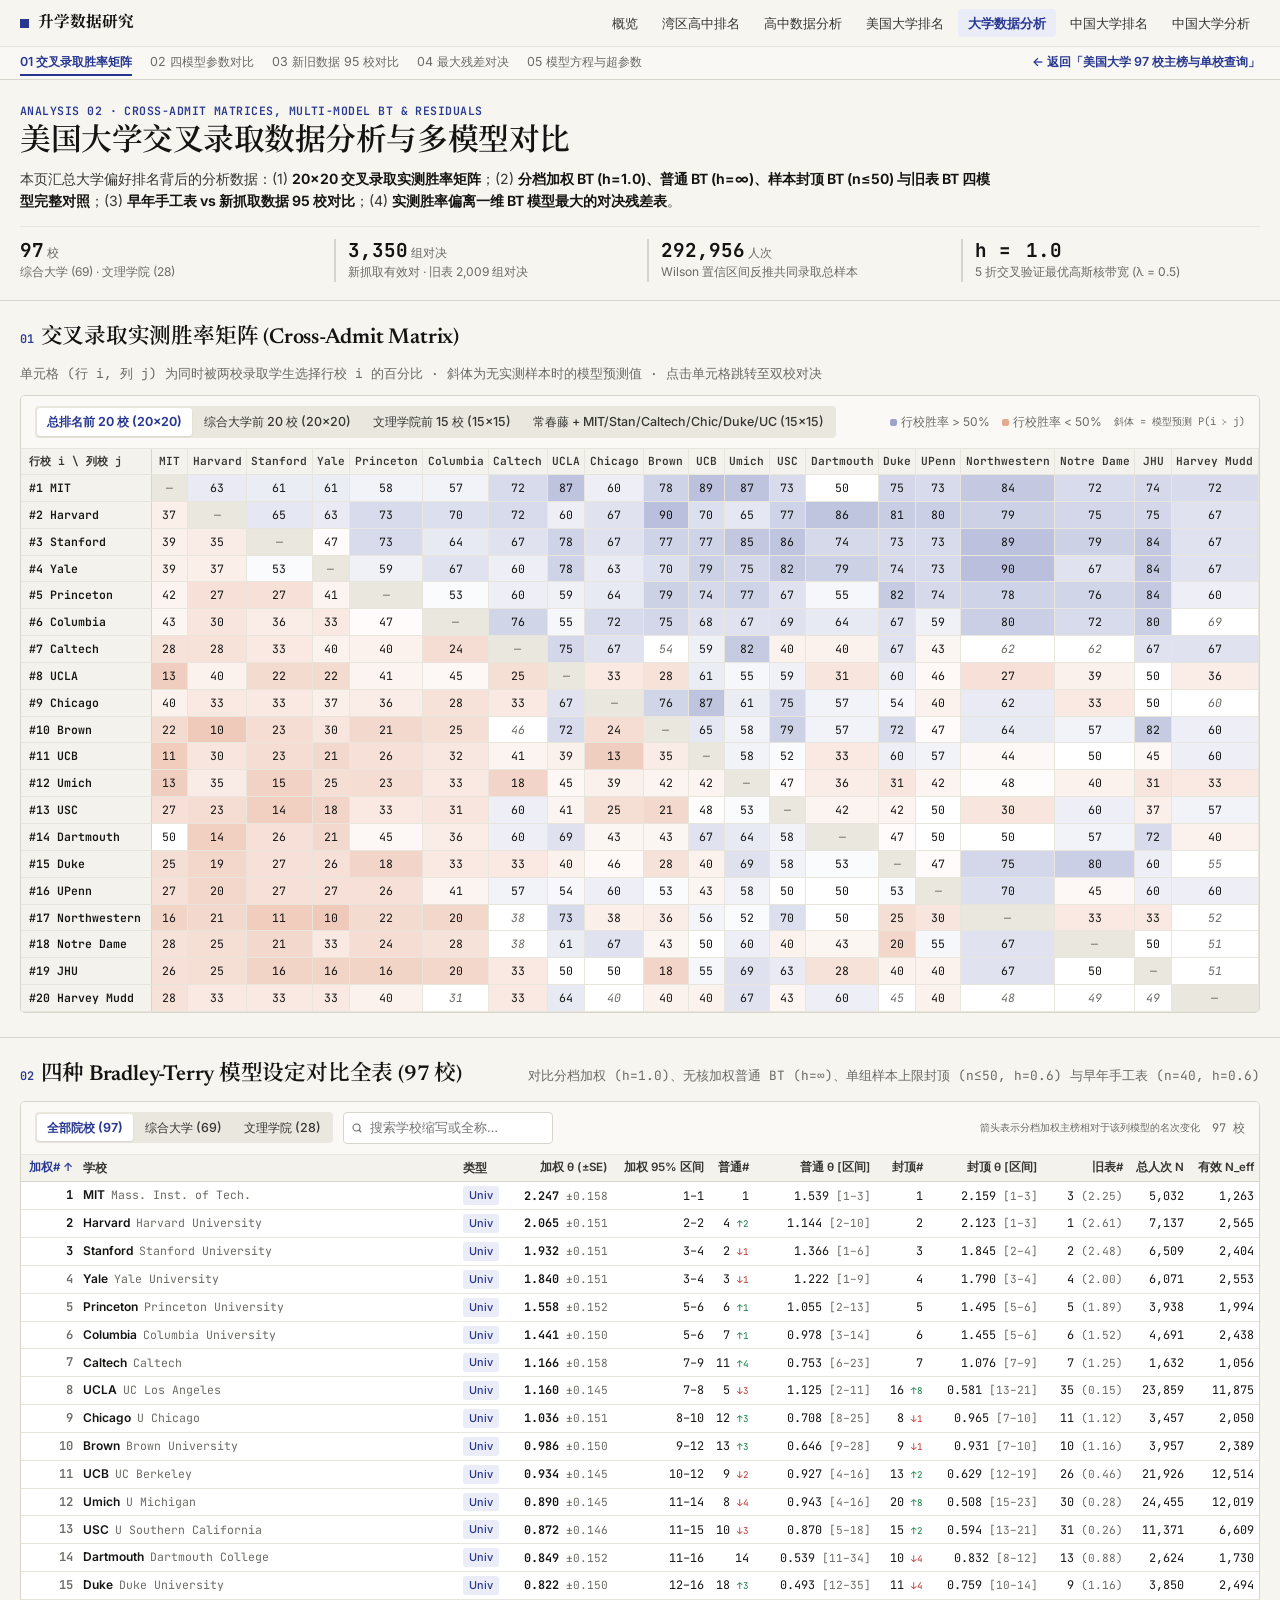
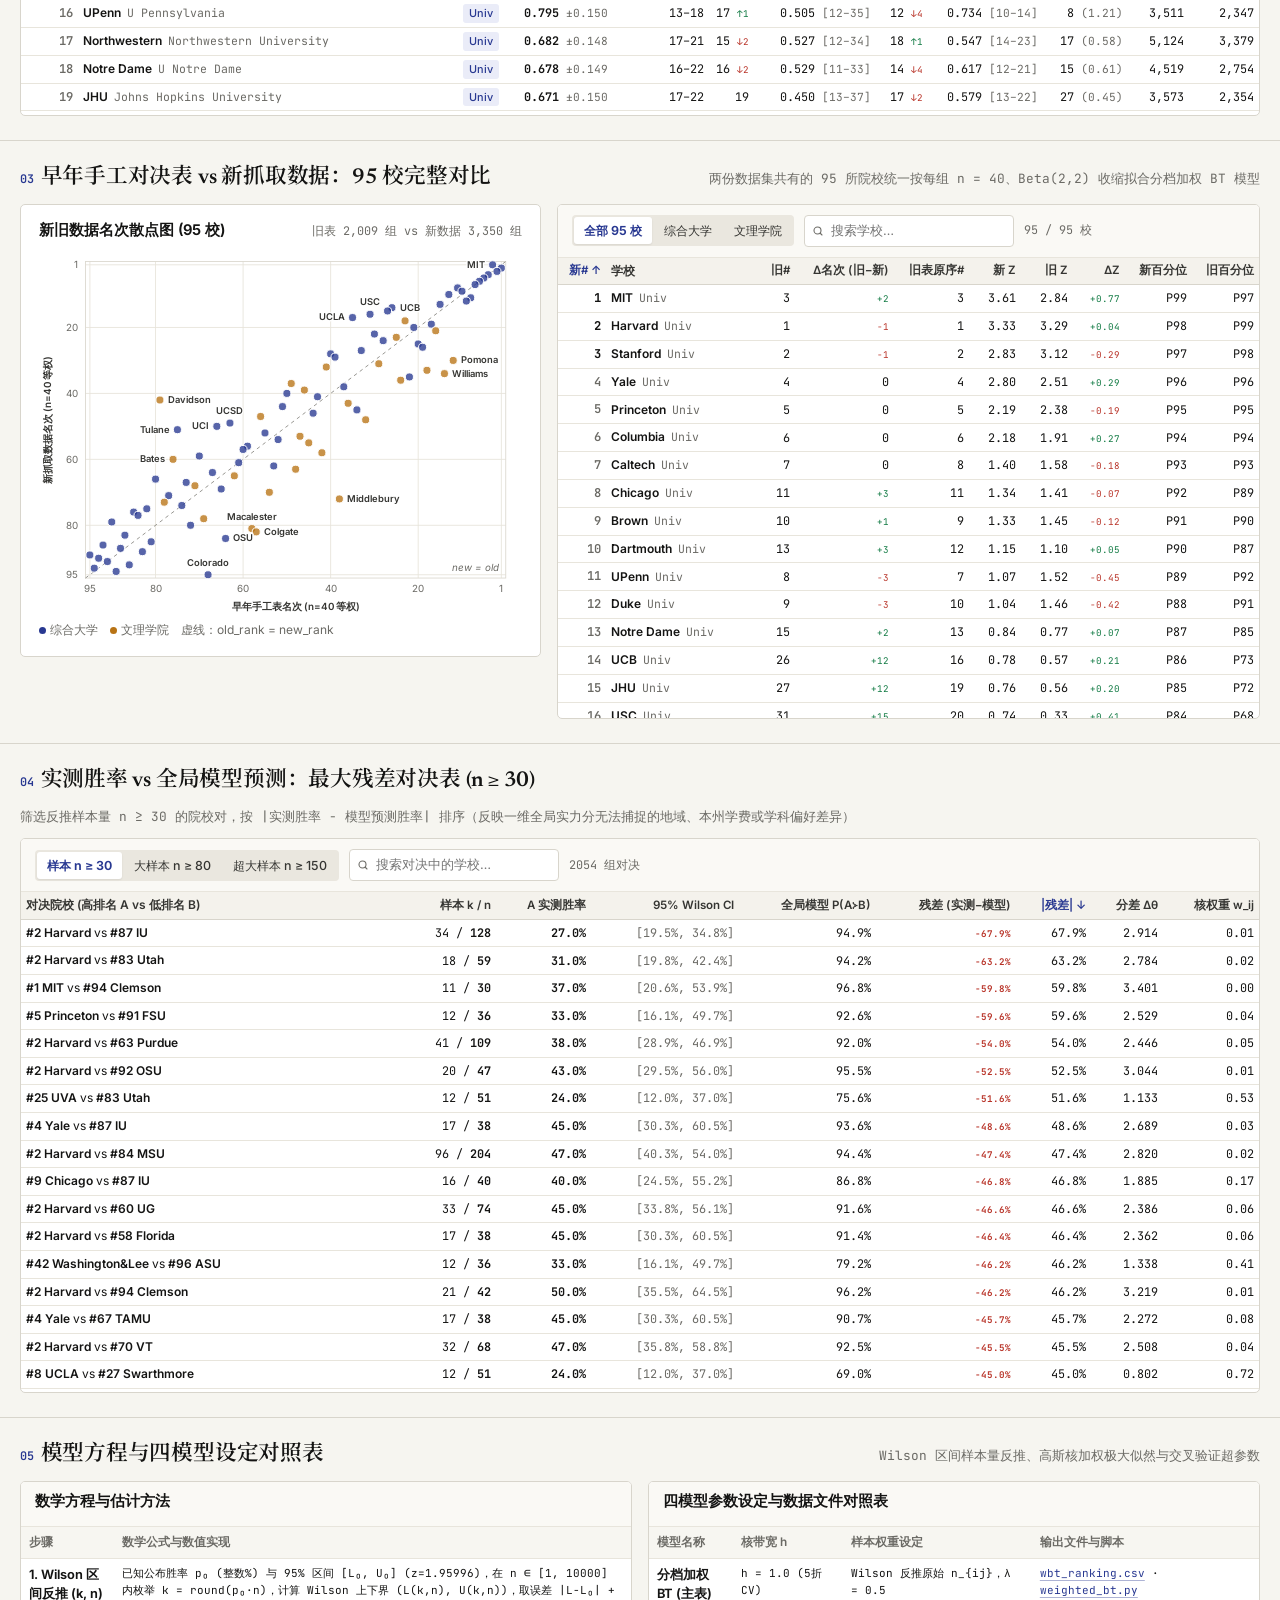
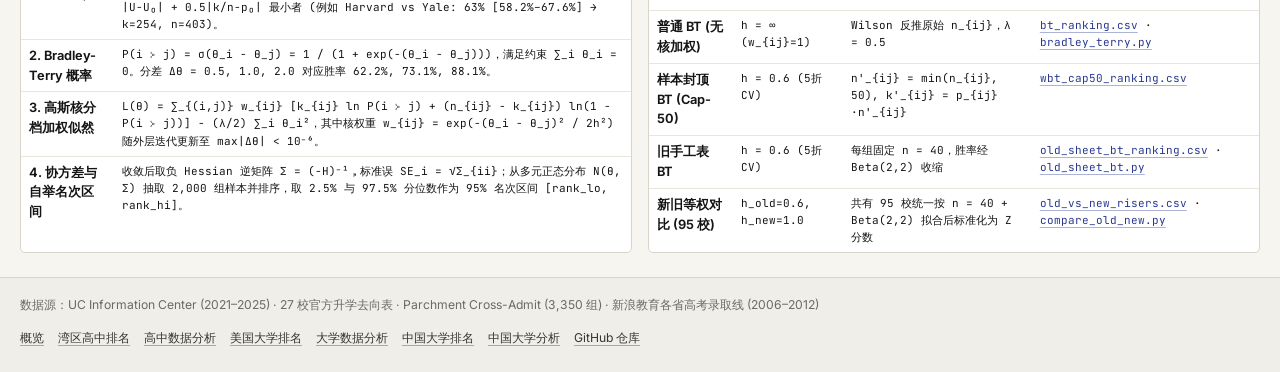
==== commit f06b9cb0: "Add China university Gaokao score rankings (2006-2012) and analysis pages" ====
--- a/docs/college-analysis.html
+++ b/docs/college-analysis.html
@@ -20,6 +20,8 @@
       <a href="highschool-analysis.html">高中数据分析</a>
       <a href="college.html">美国大学排名</a>
       <a class="active" href="college-analysis.html">大学数据分析</a>
+      <a href="cn-college.html">中国大学排名</a>
+      <a href="cn-college-analysis.html">中国大学分析</a>
     </nav>
   </div>
   <div class="subnav-wrap"><nav class="subnav">
--- a/docs/assets/style.css
+++ b/docs/assets/style.css
@@ -16,6 +16,9 @@
   --col: #283891;
   --col-2: #4355b8;
   --col-soft: #eaecf8;
+  --cn: #9e2a2b;
+  --cn-2: #b83a3b;
+  --cn-soft: #f9ecec;
   --truth: #c84b15;
   --truth-soft: #fbece5;
   --pri: #78358a;
@@ -31,6 +34,7 @@
 }
 body.hs  { --accent: var(--hs);  --accent-2: var(--hs-2);  --accent-soft: var(--hs-soft); }
 body.col { --accent: var(--col); --accent-2: var(--col-2); --accent-soft: var(--col-soft); }
+body.cn  { --accent: var(--cn);  --accent-2: var(--cn-2);  --accent-soft: var(--cn-soft); }
 
 * { box-sizing: border-box; }
 html { scroll-behavior: smooth; scroll-padding-top: 90px; -webkit-text-size-adjust: 100%; }
@@ -101,7 +105,7 @@
   background: var(--accent);
   display: inline-block;
 }
-body.home .brand::before { background: linear-gradient(135deg, var(--hs) 50%, var(--col) 50%); }
+body.home .brand::before { background: linear-gradient(135deg, var(--hs) 33%, var(--col) 33%, var(--col) 66%, var(--cn) 66%); }
 .topnav { display: flex; gap: 4px; margin-left: auto; align-items: center; }
 .topnav a {
   color: var(--ink-2);
@@ -370,6 +374,12 @@
 .tag.pub { background: var(--hs-soft); color: var(--hs); }
 .tag.lac { background: #faefe0; color: #8c510a; }
 .tag.uni { background: var(--col-soft); color: var(--col); }
+.tag.tier1 { background: #fee2e2; color: #991b1b; font-weight: 600; }
+.tag.tier2 { background: #ffedd5; color: #9a3412; font-weight: 600; }
+.tag.tier3 { background: #fef9c3; color: #854d0e; font-weight: 600; }
+.tag.tier4 { background: #dcfce7; color: #166534; font-weight: 600; }
+.tag.tier5 { background: #d1fae5; color: #065f46; font-weight: 600; }
+.tag.tier6 { background: #e0f2fe; color: #075985; font-weight: 600; }
 .up { color: #117a43; font-size: .78em; }
 .down { color: #b83227; font-size: .78em; }
 .truth { color: var(--truth); font-weight: 650; }
